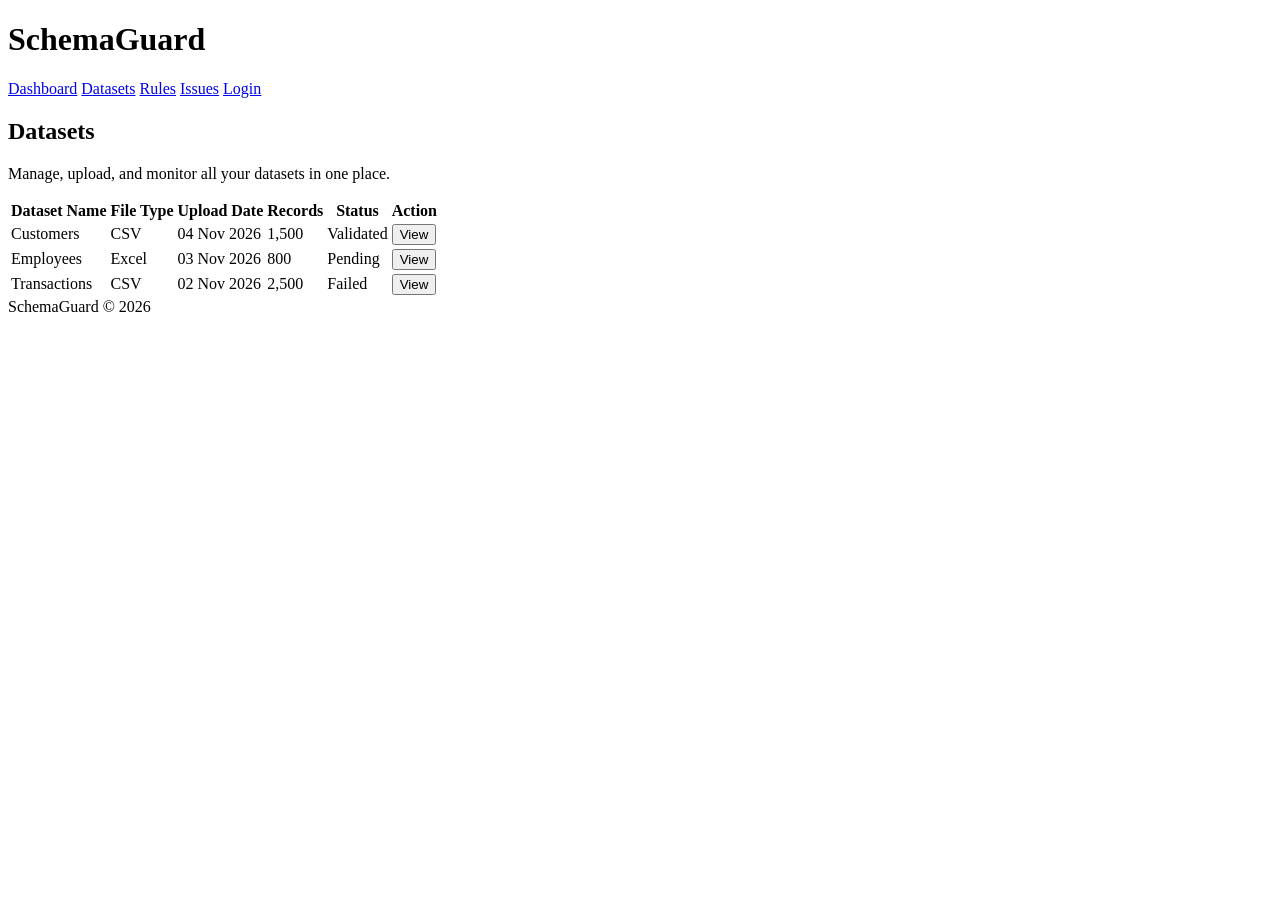
==== frontend/datasets.html @ 122e25f8 "Initial commit: SchemaGuard HTML structure" ====
<!DOCTYPE html>
<html lang="en">
    <head>
        <meta charset="UTF-8">
        <meta name="viewport" content="width=device-width, initial-scale=1.0">
        <title>Datasets | SchemaGuard</title>
    </head>

    <body>
        <header>
            <h1>SchemaGuard</h1>
            <nav>
                <a href="index.html">Dashboard</a>
                <a href="datasets.html">Datasets</a>
                <a href="rules.html">Rules</a>
                <a href="issues.html">Issues</a>
                <a href="login.html">Login</a>
            </nav>
        </header>

        <main>
            <section>
                <h2>Datasets</h2>
                <p>Manage, upload, and monitor all your datasets in one place.</p>
            </section>

            <table>
                <thead>
                    <tr>
                        <th scope="col">Dataset Name</th>
                        <th scope="col">File Type</th>
                        <th scope="col">Upload Date</th>
                        <th scope="col">Records</th>
                        <th scope="col">Status</th>
                        <th scope="col">Action</th>
                    </tr>   
                </thead>
                <tbody>
                    <tr>
                        <td>Customers</td>
                        <td>CSV</td>
                        <td>04 Nov 2026</td>
                        <td>1,500</td>
                        <td>Validated</td>
                        <td><button type="button">View</button></td>
                    </tr>
                    <tr>
                        <td>Employees</td>
                        <td>Excel</td>
                        <td>03 Nov 2026</td>
                        <td>800</td>
                        <td>Pending</td>
                        <td><button type="button">View</button></td>
                    </tr>
                    <tr>
                        <td>Transactions</td>
                        <td>CSV</td>
                        <td>02 Nov 2026</td>
                        <td>2,500</td>
                        <td>Failed</td>
                        <td><button type="button">View</button></td>
                    </tr>
                </tbody>
            </table>
        </main>

        <footer>
            SchemaGuard © 2026
        </footer>
        
    </body>
    
</html>
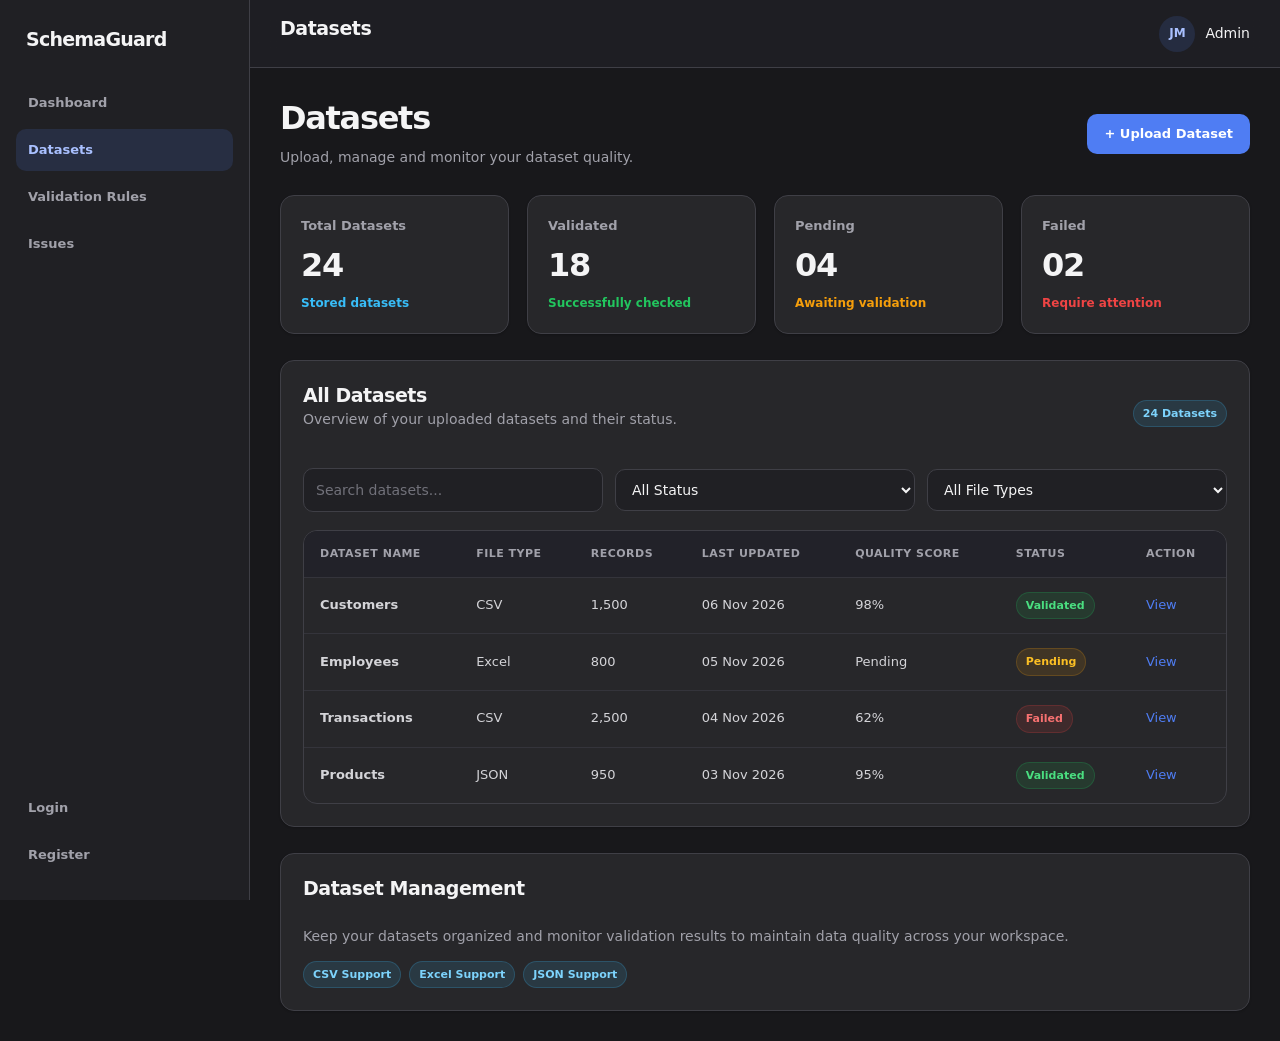
==== commit d4a243e2: "Complete SchemaGuard HTML and CSS frontend" ====
--- a/frontend/datasets.html
+++ b/frontend/datasets.html
@@ -1,73 +1,241 @@
+
 <!DOCTYPE html>
 <html lang="en">
-    <head>
-        <meta charset="UTF-8">
-        <meta name="viewport" content="width=device-width, initial-scale=1.0">
-        <title>Datasets | SchemaGuard</title>
-    </head>
-
-    <body>
-        <header>
-            <h1>SchemaGuard</h1>
-            <nav>
-                <a href="index.html">Dashboard</a>
-                <a href="datasets.html">Datasets</a>
-                <a href="rules.html">Rules</a>
-                <a href="issues.html">Issues</a>
-                <a href="login.html">Login</a>
+<head>
+    <meta charset="UTF-8">
+    <meta name="viewport" content="width=device-width, initial-scale=1.0">
+    <title>Datasets | SchemaGuard</title>
+    <link rel="stylesheet" href="css/style.css">
+</head>
+
+<body>
+
+    <div class="dashboard-layout">
+
+        <!-- Sidebar -->
+        <aside class="sidebar">
+            <div class="sidebar-logo">
+                SchemaGuard
+            </div>
+
+            <nav class="sidebar-nav">
+                <a href="index.html" class="sidebar-link">Dashboard</a>
+                <a href="datasets.html" class="sidebar-link active">Datasets</a>
+                <a href="rules.html" class="sidebar-link">Validation Rules</a>
+                <a href="issues.html" class="sidebar-link">Issues</a>
             </nav>
-        </header>
-
-        <main>
-            <section>
-                <h2>Datasets</h2>
-                <p>Manage, upload, and monitor all your datasets in one place.</p>
-            </section>
-
-            <table>
-                <thead>
-                    <tr>
-                        <th scope="col">Dataset Name</th>
-                        <th scope="col">File Type</th>
-                        <th scope="col">Upload Date</th>
-                        <th scope="col">Records</th>
-                        <th scope="col">Status</th>
-                        <th scope="col">Action</th>
-                    </tr>   
-                </thead>
-                <tbody>
-                    <tr>
-                        <td>Customers</td>
-                        <td>CSV</td>
-                        <td>04 Nov 2026</td>
-                        <td>1,500</td>
-                        <td>Validated</td>
-                        <td><button type="button">View</button></td>
-                    </tr>
-                    <tr>
-                        <td>Employees</td>
-                        <td>Excel</td>
-                        <td>03 Nov 2026</td>
-                        <td>800</td>
-                        <td>Pending</td>
-                        <td><button type="button">View</button></td>
-                    </tr>
-                    <tr>
-                        <td>Transactions</td>
-                        <td>CSV</td>
-                        <td>02 Nov 2026</td>
-                        <td>2,500</td>
-                        <td>Failed</td>
-                        <td><button type="button">View</button></td>
-                    </tr>
-                </tbody>
-            </table>
-        </main>
-
-        <footer>
-            SchemaGuard © 2026
-        </footer>
-        
-    </body>
-    
-</html>+
+            <nav class="sidebar-nav" style="margin-top: auto;">
+                <a href="login.html" class="sidebar-link">Login</a>
+                <a href="register.html" class="sidebar-link">Register</a>
+            </nav>
+        </aside>
+
+        <!-- Main Content -->
+        <div class="dashboard-main">
+
+            <!-- Topbar -->
+            <header class="topbar">
+                <div>
+                    <h3>Datasets</h3>
+                </div>
+
+                <div class="user-profile">
+                    <div class="user-avatar">JM</div>
+                    <span>Admin</span>
+                </div>
+            </header>
+
+            <main class="dashboard-content">
+
+                <!-- Page Heading -->
+                <section class="flex-between mb-4">
+                    <div>
+                        <h1 class="page-title">Datasets</h1>
+                        <p class="page-subtitle">
+                            Upload, manage and monitor your dataset quality.
+                        </p>
+                    </div>
+
+                    <button type="button" class="btn btn-primary">
+                        + Upload Dataset
+                    </button>
+                </section>
+
+                <!-- Dataset Statistics -->
+                <section class="kpi-grid mb-4">
+
+                    <article class="kpi-card">
+                        <span class="kpi-label">Total Datasets</span>
+                        <span class="kpi-value">24</span>
+                        <span class="kpi-change text-info">
+                            Stored datasets
+                        </span>
+                    </article>
+
+                    <article class="kpi-card">
+                        <span class="kpi-label">Validated</span>
+                        <span class="kpi-value">18</span>
+                        <span class="kpi-change text-success">
+                            Successfully checked
+                        </span>
+                    </article>
+
+                    <article class="kpi-card">
+                        <span class="kpi-label">Pending</span>
+                        <span class="kpi-value">04</span>
+                        <span class="kpi-change text-warning">
+                            Awaiting validation
+                        </span>
+                    </article>
+
+                    <article class="kpi-card">
+                        <span class="kpi-label">Failed</span>
+                        <span class="kpi-value">02</span>
+                        <span class="kpi-change text-danger">
+                            Require attention
+                        </span>
+                    </article>
+
+                </section>
+
+                <!-- Dataset Table -->
+                <section class="panel">
+
+                    <div class="panel-header">
+                        <div>
+                            <h3>All Datasets</h3>
+                            <p>Overview of your uploaded datasets and their status.</p>
+                        </div>
+
+                        <span class="badge-info">24 Datasets</span>
+                    </div>
+
+                    <div class="search-filter">
+                        <input
+                            type="search"
+                            class="form-control"
+                            placeholder="Search datasets..."
+                            aria-label="Search datasets"
+                        >
+
+                        <select class="form-control" aria-label="Filter by status">
+                            <option value="">All Status</option>
+                            <option value="validated">Validated</option>
+                            <option value="pending">Pending</option>
+                            <option value="failed">Failed</option>
+                        </select>
+
+                        <select class="form-control" aria-label="Filter by file type">
+                            <option value="">All File Types</option>
+                            <option value="csv">CSV</option>
+                            <option value="excel">Excel</option>
+                            <option value="json">JSON</option>
+                        </select>
+                    </div>
+
+                    <div class="table-wrapper">
+                        <table>
+                            <thead>
+                                <tr>
+                                    <th>Dataset Name</th>
+                                    <th>File Type</th>
+                                    <th>Records</th>
+                                    <th>Last Updated</th>
+                                    <th>Quality Score</th>
+                                    <th>Status</th>
+                                    <th>Action</th>
+                                </tr>
+                            </thead>
+
+                            <tbody>
+                                <tr>
+                                    <td><strong>Customers</strong></td>
+                                    <td>CSV</td>
+                                    <td>1,500</td>
+                                    <td>06 Nov 2026</td>
+                                    <td>98%</td>
+                                    <td>
+                                        <span class="badge-success">Validated</span>
+                                    </td>
+                                    <td>
+                                        <a href="#customers">View</a>
+                                    </td>
+                                </tr>
+
+                                <tr>
+                                    <td><strong>Employees</strong></td>
+                                    <td>Excel</td>
+                                    <td>800</td>
+                                    <td>05 Nov 2026</td>
+                                    <td>Pending</td>
+                                    <td>
+                                        <span class="badge-warning">Pending</span>
+                                    </td>
+                                    <td>
+                                        <a href="#employees">View</a>
+                                    </td>
+                                </tr>
+
+                                <tr>
+                                    <td><strong>Transactions</strong></td>
+                                    <td>CSV</td>
+                                    <td>2,500</td>
+                                    <td>04 Nov 2026</td>
+                                    <td>62%</td>
+                                    <td>
+                                        <span class="badge-danger">Failed</span>
+                                    </td>
+                                    <td>
+                                        <a href="#transactions">View</a>
+                                    </td>
+                                </tr>
+
+                                <tr>
+                                    <td><strong>Products</strong></td>
+                                    <td>JSON</td>
+                                    <td>950</td>
+                                    <td>03 Nov 2026</td>
+                                    <td>95%</td>
+                                    <td>
+                                        <span class="badge-success">Validated</span>
+                                    </td>
+                                    <td>
+                                        <a href="#products">View</a>
+                                    </td>
+                                </tr>
+
+                            </tbody>
+                        </table>
+                    </div>
+
+                </section>
+
+                <!-- Recent Activity -->
+                <section class="panel mt-4">
+
+                    <div class="panel-header">
+                        <h3>Dataset Management</h3>
+                    </div>
+
+                    <p>
+                        Keep your datasets organized and monitor validation
+                        results to maintain data quality across your workspace.
+                    </p>
+
+                    <div class="flex flex-wrap gap-2">
+                        <span class="badge-info">CSV Support</span>
+                        <span class="badge-info">Excel Support</span>
+                        <span class="badge-info">JSON Support</span>
+                    </div>
+
+                </section>
+
+            </main>
+
+        </div>
+
+    </div>
+
+</body>
+</html>
--- a/frontend/css/style.css
+++ b/frontend/css/style.css
@@ -0,0 +1,752 @@
+*,
+*::before,
+*::after {
+    box-sizing: border-box;
+}
+
+:root {
+    color-scheme: dark;
+
+    --bg-primary: #18181B;
+    --bg-sidebar: #202024;
+    --bg-card: #27272A;
+    --bg-hover: #303038;
+    --bg-elevated: #2D2D33;
+
+    --primary: #4F7DF3;
+    --primary-hover: #3D6DE8;
+    --primary-soft: rgba(79, 125, 243, 0.14);
+
+    --text-primary: #F4F4F5;
+    --text-secondary: #A1A1AA;
+    --text-muted: #71717A;
+
+    --border-color: #3F3F46;
+    --border-subtle: #34343B;
+
+    --success: #22C55E;
+    --success-soft: rgba(34, 197, 94, 0.12);
+    --warning: #F59E0B;
+    --warning-soft: rgba(245, 158, 11, 0.12);
+    --danger: #EF4444;
+    --danger-soft: rgba(239, 68, 68, 0.12);
+    --info: #38BDF8;
+    --info-soft: rgba(56, 189, 248, 0.12);
+
+    --font-main: Inter, ui-sans-serif, system-ui, -apple-system, BlinkMacSystemFont, "Segoe UI", sans-serif;
+
+    --space-xs: 4px;
+    --space-sm: 8px;
+    --space-md: 16px;
+    --space-lg: 24px;
+    --space-xl: 32px;
+    --space-2xl: 48px;
+
+    --radius-sm: 6px;
+    --radius-md: 10px;
+    --radius-lg: 14px;
+    --radius-xl: 18px;
+    --radius-full: 999px;
+
+    --shadow-sm: 0 1px 2px rgba(0, 0, 0, 0.18);
+    --shadow-md: 0 8px 24px rgba(0, 0, 0, 0.2);
+    --transition: 160ms ease;
+}
+
+html {
+    min-width: 320px;
+    scroll-behavior: smooth;
+    color-scheme: dark;
+}
+
+body {
+    min-height: 100vh;
+    margin: 0;
+    background: var(--bg-primary);
+    color: var(--text-primary);
+    font-family: var(--font-main);
+    font-size: 14px;
+    line-height: 1.6;
+    -webkit-font-smoothing: antialiased;
+}
+
+img,
+svg {
+    max-width: 100%;
+}
+
+button,
+input,
+select,
+textarea {
+    font: inherit;
+}
+
+button,
+a,
+input,
+select,
+textarea {
+    -webkit-tap-highlight-color: transparent;
+}
+
+button {
+    cursor: pointer;
+}
+
+a {
+    color: var(--primary);
+    text-decoration: none;
+    transition: color var(--transition);
+}
+
+a:hover {
+    color: #8BA8FF;
+}
+
+h1,
+h2,
+h3,
+h4,
+h5,
+h6 {
+    margin: 0 0 10px;
+    color: var(--text-primary);
+    font-weight: 650;
+    line-height: 1.3;
+    letter-spacing: -0.025em;
+}
+
+h1 { font-size: clamp(26px, 3vw, 32px); }
+h2 { font-size: 25px; }
+h3 { font-size: 19px; }
+h4 { font-size: 16px; }
+
+p {
+    margin: 0 0 12px;
+    color: var(--text-secondary);
+    line-height: 1.7;
+}
+
+small {
+    color: var(--text-muted);
+    font-size: 12px;
+}
+
+label {
+    display: inline-block;
+    margin-bottom: 7px;
+    color: var(--text-secondary);
+    font-size: 13px;
+    font-weight: 550;
+}
+
+hr {
+    border: 0;
+    border-top: 1px solid var(--border-subtle);
+}
+
+:focus-visible {
+    outline: 2px solid var(--primary);
+    outline-offset: 3px;
+}
+
+.page-title {
+    margin-bottom: 6px;
+    font-size: clamp(25px, 3vw, 32px);
+    font-weight: 700;
+    letter-spacing: -0.04em;
+}
+
+.page-subtitle {
+    margin: 0;
+    color: var(--text-secondary);
+    font-size: 14px;
+}
+
+.text-primary { color: var(--text-primary); }
+.text-secondary { color: var(--text-secondary); }
+.text-muted { color: var(--text-muted); }
+.text-success { color: var(--success); }
+.text-warning { color: var(--warning); }
+.text-danger { color: var(--danger); }
+.text-info { color: var(--info); }
+
+.container,
+.page-container {
+    width: min(100% - 48px, 1440px);
+    margin-inline: auto;
+}
+
+.mt-1 { margin-top: var(--space-xs); }
+.mt-2 { margin-top: var(--space-sm); }
+.mt-3 { margin-top: var(--space-md); }
+.mt-4 { margin-top: var(--space-lg); }
+.mt-5 { margin-top: var(--space-xl); }
+.mb-1 { margin-bottom: var(--space-xs); }
+.mb-2 { margin-bottom: var(--space-sm); }
+.mb-3 { margin-bottom: var(--space-md); }
+.mb-4 { margin-bottom: var(--space-lg); }
+.mb-5 { margin-bottom: var(--space-xl); }
+
+.card,
+.panel {
+    min-width: 0;
+    padding: 22px;
+    background: var(--bg-card);
+    border: 1px solid var(--border-color);
+    border-radius: var(--radius-lg);
+    box-shadow: var(--shadow-sm);
+}
+
+.card:hover {
+    border-color: #51515C;
+}
+
+.panel-header,
+.card-header {
+    display: flex;
+    align-items: center;
+    justify-content: space-between;
+    gap: var(--space-md);
+    margin-bottom: var(--space-lg);
+}
+
+.panel-header h2,
+.panel-header h3,
+.card-header h2,
+.card-header h3 {
+    margin: 0;
+}
+
+.btn {
+    display: inline-flex;
+    min-height: 40px;
+    align-items: center;
+    justify-content: center;
+    gap: 8px;
+    padding: 9px 16px;
+    border: 1px solid transparent;
+    border-radius: var(--radius-md);
+    font-size: 13px;
+    font-weight: 600;
+    line-height: 1.2;
+    text-align: center;
+    transition: background var(--transition), border-color var(--transition), color var(--transition), transform var(--transition);
+}
+
+.btn:active {
+    transform: translateY(1px);
+}
+
+.btn-primary {
+    background: var(--primary);
+    color: #FFFFFF;
+}
+
+.btn-primary:hover {
+    background: var(--primary-hover);
+    color: #FFFFFF;
+}
+
+.btn-secondary {
+    background: var(--bg-hover);
+    border-color: var(--border-color);
+    color: var(--text-primary);
+}
+
+.btn-secondary:hover {
+    background: #3A3A43;
+    color: #FFFFFF;
+}
+
+.btn-outline {
+    background: transparent;
+    border-color: var(--border-color);
+    color: var(--text-secondary);
+}
+
+.btn-outline:hover {
+    background: var(--bg-hover);
+    border-color: #5B5B66;
+    color: var(--text-primary);
+}
+
+.btn-danger {
+    background: var(--danger-soft);
+    border-color: rgba(239, 68, 68, 0.25);
+    color: #F87171;
+}
+
+.btn-danger:hover {
+    background: rgba(239, 68, 68, 0.2);
+}
+
+.kpi-card {
+    min-width: 0;
+    padding: 20px;
+    background: var(--bg-card);
+    border: 1px solid var(--border-color);
+    border-radius: var(--radius-lg);
+    box-shadow: var(--shadow-sm);
+}
+
+.kpi-label {
+    display: block;
+    margin-bottom: 10px;
+    color: var(--text-secondary);
+    font-size: 13px;
+    font-weight: 550;
+}
+
+.kpi-value {
+    display: block;
+    color: var(--text-primary);
+    font-size: clamp(25px, 3vw, 32px);
+    font-weight: 700;
+    line-height: 1.15;
+    letter-spacing: -0.04em;
+}
+
+.kpi-change {
+    display: inline-flex;
+    align-items: center;
+    gap: 5px;
+    margin-top: 10px;
+    font-size: 12px;
+    font-weight: 600;
+}
+
+.badge-success,
+.badge-danger,
+.badge-warning,
+.badge-info,
+.badge-pending {
+    display: inline-flex;
+    align-items: center;
+    gap: 5px;
+    padding: 4px 9px;
+    border: 1px solid transparent;
+    border-radius: var(--radius-full);
+    font-size: 11px;
+    font-weight: 650;
+    white-space: nowrap;
+}
+
+.badge-success { background: var(--success-soft); border-color: rgba(34, 197, 94, 0.2); color: #4ADE80; }
+.badge-danger { background: var(--danger-soft); border-color: rgba(239, 68, 68, 0.2); color: #F87171; }
+.badge-warning { background: var(--warning-soft); border-color: rgba(245, 158, 11, 0.2); color: #FBBF24; }
+.badge-info { background: var(--info-soft); border-color: rgba(56, 189, 248, 0.2); color: #7DD3FC; }
+.badge-pending { background: rgba(161, 161, 170, 0.12); border-color: rgba(161, 161, 170, 0.2); color: #D4D4D8; }
+
+.hover-card {
+    transition: transform var(--transition), border-color var(--transition), box-shadow var(--transition);
+}
+
+.hover-card:hover {
+    transform: translateY(-2px);
+    border-color: #555561;
+    box-shadow: var(--shadow-md);
+}
+
+.form-container {
+    width: min(100%, 460px);
+    margin: 40px auto;
+    padding: 30px;
+    background: var(--bg-card);
+    border: 1px solid var(--border-color);
+    border-radius: var(--radius-xl);
+    box-shadow: var(--shadow-md);
+}
+
+.form-group {
+    margin-bottom: 18px;
+}
+
+.form-control {
+    display: block;
+    width: 100%;
+    min-height: 42px;
+    padding: 10px 12px;
+    background: #202024;
+    border: 1px solid var(--border-color);
+    border-radius: var(--radius-md);
+    color: var(--text-primary);
+    outline: none;
+    transition: border-color var(--transition), box-shadow var(--transition), background var(--transition);
+}
+
+.form-control::placeholder {
+    color: var(--text-muted);
+}
+
+.form-control:hover {
+    border-color: #5B5B66;
+}
+
+.form-control:focus {
+    background: #222229;
+    border-color: var(--primary);
+    box-shadow: 0 0 0 3px var(--primary-soft);
+}
+
+.form-control:disabled {
+    opacity: 0.55;
+    cursor: not-allowed;
+}
+
+textarea.form-control {
+    min-height: 110px;
+    resize: vertical;
+}
+
+select.form-control {
+    cursor: pointer;
+}
+
+.form-error {
+    margin-top: 6px;
+    color: #F87171;
+    font-size: 12px;
+}
+
+.form-success {
+    margin-top: 6px;
+    color: #4ADE80;
+    font-size: 12px;
+}
+
+.auth-wrapper {
+    display: grid;
+    min-height: 100vh;
+    place-items: center;
+    padding: 32px 20px;
+    background:
+        radial-gradient(ellipse at 15% 10%, rgba(79, 125, 243, 0.13), transparent 38%),
+        var(--bg-primary);
+}
+
+.auth-wrapper .form-container {
+    margin: 0;
+}
+
+.sidebar {
+    position: fixed;
+    inset: 0 auto 0 0;
+    z-index: 20;
+    display: flex;
+    width: 250px;
+    flex-direction: column;
+    padding: 24px 16px;
+    overflow-y: auto;
+    background: var(--bg-sidebar);
+    border-right: 1px solid var(--border-color);
+}
+
+.sidebar-logo {
+    display: flex;
+    align-items: center;
+    gap: 10px;
+    padding: 0 10px 28px;
+    color: var(--text-primary);
+    font-size: 19px;
+    font-weight: 750;
+    letter-spacing: -0.04em;
+}
+
+.sidebar-nav {
+    display: grid;
+    gap: 5px;
+}
+
+.sidebar-link {
+    display: flex;
+    min-height: 42px;
+    align-items: center;
+    gap: 11px;
+    padding: 10px 12px;
+    border-radius: var(--radius-md);
+    color: var(--text-secondary);
+    font-size: 13px;
+    font-weight: 550;
+    transition: background var(--transition), color var(--transition);
+}
+
+.sidebar-link:hover,
+.sidebar-link.active {
+    background: var(--primary-soft);
+    color: #A9C0FF;
+}
+
+.topbar {
+    position: sticky;
+    top: 0;
+    z-index: 10;
+    display: flex;
+    min-height: 68px;
+    align-items: center;
+    justify-content: space-between;
+    gap: 18px;
+    padding: 12px 30px;
+    background: rgba(32, 32, 36, 0.92);
+    border-bottom: 1px solid var(--border-color);
+    backdrop-filter: blur(14px);
+}
+
+.user-profile {
+    display: flex;
+    align-items: center;
+    gap: 10px;
+}
+
+.user-avatar {
+    display: grid;
+    width: 36px;
+    height: 36px;
+    flex: 0 0 36px;
+    place-items: center;
+    border-radius: 50%;
+    background: var(--primary-soft);
+    color: #A9C0FF;
+    font-size: 12px;
+    font-weight: 700;
+}
+
+.dashboard-layout {
+    min-height: 100vh;
+}
+
+.dashboard-main {
+    min-width: 0;
+    min-height: 100vh;
+    margin-left: 250px;
+}
+
+.dashboard-content {
+    width: min(100%, 1440px);
+    margin-inline: auto;
+    padding: 30px;
+}
+
+.dashboard-content > section + section {
+    margin-top: 26px;
+}
+
+.kpi-flex {
+    display: flex;
+    flex-wrap: wrap;
+    gap: 18px;
+}
+
+.kpi-flex > * {
+    flex: 1 1 190px;
+}
+
+.kpi-grid {
+    display: grid;
+    grid-template-columns: repeat(4, minmax(0, 1fr));
+    gap: 18px;
+}
+
+.dashboard-panels {
+    display: grid;
+    grid-template-columns: minmax(0, 1.8fr) minmax(260px, 1fr);
+    gap: 20px;
+    margin-top: 24px;
+}
+
+.grid-layout {
+    display: grid;
+    grid-template-columns: 250px minmax(0, 1fr);
+    grid-template-rows: 70px minmax(0, 1fr);
+    gap: 16px;
+}
+
+.table-wrapper {
+    width: 100%;
+    overflow-x: auto;
+    border: 1px solid var(--border-color);
+    border-radius: var(--radius-lg);
+}
+
+table {
+    width: 100%;
+    border-collapse: collapse;
+    text-align: left;
+}
+
+thead {
+    background: #222229;
+}
+
+th,
+td {
+    padding: 14px 16px;
+    border-bottom: 1px solid var(--border-subtle);
+    white-space: nowrap;
+}
+
+th {
+    color: var(--text-secondary);
+    font-size: 11px;
+    font-weight: 700;
+    letter-spacing: 0.045em;
+    text-transform: uppercase;
+}
+
+td {
+    color: #D4D4D8;
+    font-size: 13px;
+}
+
+tbody tr {
+    transition: background var(--transition);
+}
+
+tbody tr:hover {
+    background: rgba(255, 255, 255, 0.025);
+}
+
+tbody tr:last-child td {
+    border-bottom: 0;
+}
+
+.search-filter {
+    display: flex;
+    flex-wrap: wrap;
+    align-items: center;
+    gap: 12px;
+    margin-bottom: 18px;
+}
+
+.search-filter .form-control {
+    width: auto;
+    min-width: 200px;
+    flex: 1 1 220px;
+}
+
+.flex {
+    display: flex;
+}
+
+.flex-between {
+    display: flex;
+    align-items: center;
+    justify-content: space-between;
+    gap: 16px;
+}
+
+.flex-center {
+    display: flex;
+    align-items: center;
+    justify-content: center;
+}
+
+.flex-wrap {
+    flex-wrap: wrap;
+}
+
+.gap-1 { gap: var(--space-xs); }
+.gap-2 { gap: var(--space-sm); }
+.gap-3 { gap: var(--space-md); }
+.gap-4 { gap: var(--space-lg); }
+
+.grid-layout > *,
+.dashboard-panels > *,
+.kpi-grid > * {
+    min-width: 0;
+}
+
+@media (max-width: 1100px) {
+    .kpi-grid {
+        grid-template-columns: repeat(2, minmax(0, 1fr));
+    }
+
+    .dashboard-panels {
+        grid-template-columns: 1fr;
+    }
+}
+
+@media (max-width: 760px) {
+    .sidebar {
+        position: static;
+        width: 100%;
+        padding: 14px;
+        border-right: 0;
+        border-bottom: 1px solid var(--border-color);
+    }
+
+    .sidebar-logo {
+        padding-bottom: 14px;
+    }
+
+    .sidebar-nav {
+        grid-template-columns: repeat(2, minmax(0, 1fr));
+    }
+
+    .dashboard-main {
+        margin-left: 0;
+    }
+
+    .topbar {
+        min-height: 60px;
+        padding: 10px 18px;
+    }
+
+    .dashboard-content {
+        padding: 22px 18px;
+    }
+
+    .container,
+    .page-container {
+        width: min(100% - 32px, 1440px);
+    }
+
+    .grid-layout {
+        grid-template-columns: 1fr;
+        grid-template-rows: auto;
+    }
+}
+
+@media (max-width: 520px) {
+    .kpi-grid {
+        grid-template-columns: 1fr;
+    }
+
+    .sidebar-nav {
+        grid-template-columns: 1fr 1fr;
+    }
+
+    .sidebar-link {
+        padding: 9px;
+        font-size: 12px;
+    }
+
+    .dashboard-content {
+        padding: 18px 14px;
+    }
+
+    .card,
+    .panel,
+    .kpi-card {
+        padding: 16px;
+    }
+
+    .form-container {
+        padding: 22px 18px;
+    }
+
+    .flex-between {
+        align-items: flex-start;
+        flex-direction: column;
+    }
+
+    .search-filter {
+        align-items: stretch;
+        flex-direction: column;
+    }
+
+    .search-filter .form-control {
+        width: 100%;
+    }
+}
